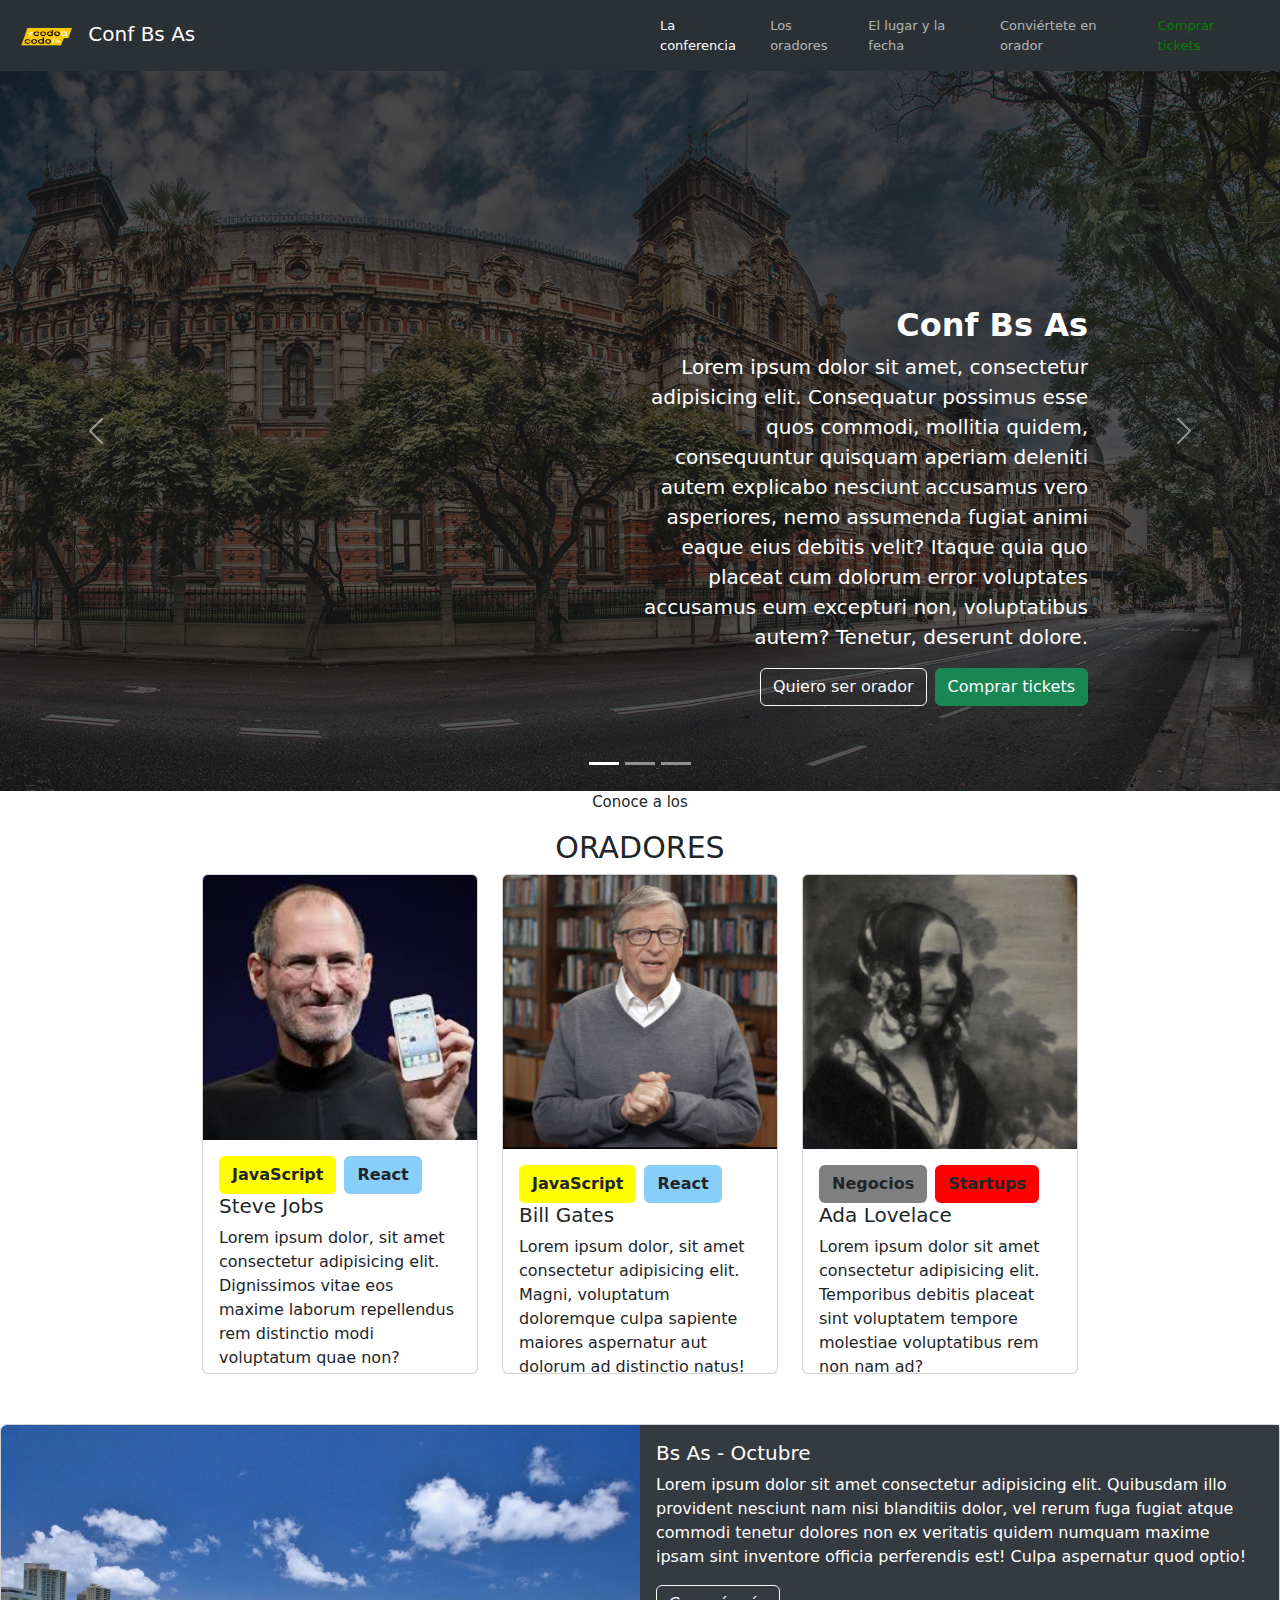
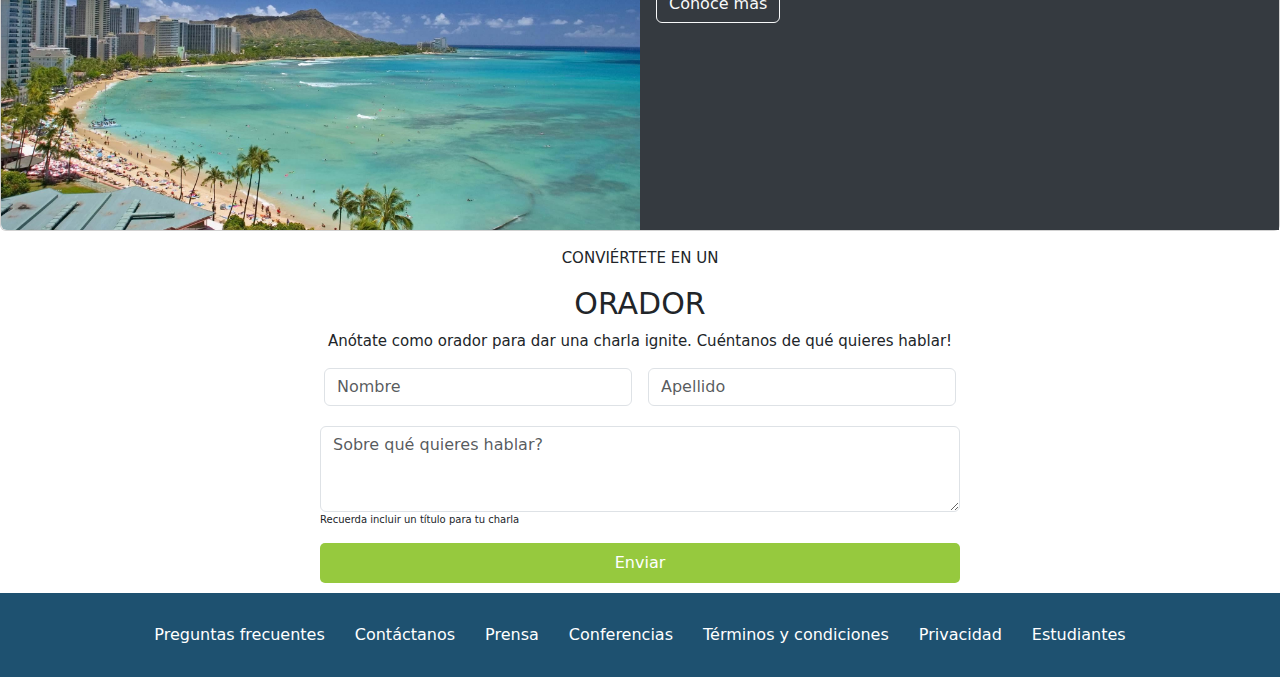
==== index.html @ bf498a05 "TP JS" ====
<!DOCTYPE html>
<html lang="en">
<head>
    <meta charset="UTF-8">
    <meta http-equiv="X-UA-Compatible" content="IE=edge">
    <meta name="viewport" content="width=device-width, initial-scale=1.0">
    <link rel="stylesheet" href="bootstrap.min.css">
    <link rel="stylesheet" href="bootstrap.min.js">
    <link rel="stylesheet" href="style.css">
    <title>Codo a codo</title>
</head>
<body>
  <!-- acá empieza el nav -->
    <nav class="navbar navbar-expand-lg bg-body-tertiary" data-bs-theme="dark">
        <div class="container-fluid">
            <a class="navbar-brand" href="#">
              <img src="codoacodo.png" alt="Logo" width="70" height="30" class="d-inline-block align-text-top">
              Conf Bs As
            </a>
          </div>
        <div class="container-fluid">
          <button class="navbar-toggler" type="button" data-bs-toggle="collapse" data-bs-target="#navbarNavDropdown" aria-controls="navbarNavDropdown" aria-expanded="false" aria-label="Toggle navigation">
            <span class="navbar-toggler-icon"></span>
          </button>
          <div class="collapse navbar-collapse hover" id="navbarNavDropdown">
            <ul class="navbar-nav size">
              <li class="nav-item">
                <a class="nav-link active" href="#">La conferencia</a>
              </li>
              <li class="nav-item">
                <a class="nav-link" href="#">Los oradores</a>
              </li>
              <li class="nav-item">
                <a class="nav-link" href="#">El lugar y la fecha</a>
              </li>
              <li class="nav-item">
                <a class="nav-link" href="#">Conviértete en orador</a>
              </li>
              <li class="nav-item">
                <a class="nav-link verde" href="comprarTickets.html">Comprar tickets</a>
              </li>
            </ul>
          </div>
        </div>
      </nav>
      <!-- acá empieza el carousel -->
      <div id="carouselExampleCaptions" class="carousel slide">
        <div class="carousel-indicators">
          <button type="button" data-bs-target="#carouselExampleCaptions" data-bs-slide-to="0" class="active" aria-current="true" aria-label="Slide 1"></button>
          <button type="button" data-bs-target="#carouselExampleCaptions" data-bs-slide-to="1" aria-label="Slide 2"></button>
          <button type="button" data-bs-target="#carouselExampleCaptions" data-bs-slide-to="2" aria-label="Slide 3"></button>
        </div>
        <div class="carousel-inner">
          <div class="carousel-item active oscuro">
            <img src="ba1.jpg" class="d-block w-100 opacity-25" alt="...">
            <!-- este es el texto sobre la imagen-->
            <div class="carousel-caption">
              <h2>Conf Bs As</h2>
              <div class="texto offset-md-6">
              <p>Lorem ipsum dolor sit amet, consectetur adipisicing elit. Consequatur possimus esse quos commodi, mollitia quidem, consequuntur quisquam aperiam deleniti autem explicabo nesciunt accusamus vero asperiores, nemo assumenda fugiat animi eaque eius debitis velit? Itaque quia quo placeat cum dolorum error voluptates accusamus eum excepturi non, voluptatibus autem? Tenetur, deserunt dolore.</p>
            </div>
             <!-- estos son los botones sobre la imagen -->
            <div class="d-grid d-md-flex justify-content-md-end botones">
              <button class="btn btn-outline-light me-md-2" type="button">Quiero ser orador</button>
              <button class="btn btn-success" type="button" >Comprar tickets</button>
            </div>
            </div>
          </div>
          <div class="carousel-item">
            <img src="ba2.jpg" class="d-block w-100" alt="...">
          </div>
          <div class="carousel-item">
            <img src="ba3.jpg" class="d-block w-100" alt="...">
          </div>
        </div>

        <button class="carousel-control-prev" type="button" data-bs-target="#carouselExampleCaptions" data-bs-slide="prev">
          <span class="carousel-control-prev-icon" aria-hidden="true"></span>
          <span class="visually-hidden">Previous</span>
        </button>
        <button class="carousel-control-next" type="button" data-bs-target="#carouselExampleCaptions" data-bs-slide="next">
          <span class="carousel-control-next-icon" aria-hidden="true"></span>
          <span class="visually-hidden">Next</span>
        </button>
      </div>
      
      <div class="frases">
        <p>Conoce a los</p>
        <h6>ORADORES</h6>
      </div>

      <!-- acá empiezan las tarjetas -->
      <div>
        <div class="row row-cols-1 row-cols-md-3 g-4 posicionCartas">
          <div class="col1">
            <div class="card h-100">
              <img src="steve.jpg" class="card-img-top" alt="...">
              <div class="card-body">
                <div class="btn-toolbar" role="toolbar" aria-label="Toolbar with button groups">
                  <div class="btn-group me-2" role="group" aria-label="First group">
                    <button type="button" class="btn btn-primary-amarillo">JavaScript</button>
                  </div>
                  <div class="btn-group me-2" role="group" aria-label="Second group">
                    <button type="button" class="btn btn-secondary-celeste">React</button>
                  </div>
                </div>
                <h5 class="card-title">Steve Jobs</h5>
                <p class="card-text">Lorem ipsum dolor, sit amet consectetur adipisicing elit. Dignissimos vitae eos maxime laborum repellendus rem distinctio modi voluptatum quae non?</p>
              </div>
            </div>
          </div>
          <div class="col1">
            <div class="card h-100">
              <img src="bill.jpg" class="card-img-top" alt="...">
              <div class="card-body">
                <div class="btn-toolbar" role="toolbar" aria-label="Toolbar with button groups">
                  <div class="btn-group me-2" role="group" aria-label="First group">
                    <button type="button" class="btn btn-primary-amarillo">JavaScript</button>
                  </div>
                  <div class="btn-group me-2" role="group" aria-label="Second group">
                    <button type="button" class="btn btn-secondary-celeste">React</button>
                  </div>
                </div>
                <h5 class="card-title">Bill Gates</h5>
                <p class="card-text">Lorem ipsum dolor, sit amet consectetur adipisicing elit. Magni, voluptatum doloremque culpa sapiente maiores aspernatur aut dolorum ad distinctio natus!</p>
              </div>
            </div>
          </div>
          <div class="col1">
            <div class="card h-100">
              <img src="ada.jpeg" class="card-img-top" alt="...">
              <div class="card-body">
                <div class="btn-toolbar" role="toolbar" aria-label="Toolbar with button groups">
                  <div class="btn-group me-2" role="group" aria-label="First group">
                    <button type="button" class="btn btn-secondary-gris">Negocios</button>
                  </div>
                  <div class="btn-group me-2" role="group" aria-label="Second group">
                    <button type="button" class="btn btn-secondary-rojo">Startups</button>
                  </div>
                </div>
                <h5 class="card-title">Ada Lovelace</h5>
                <p class="card-text">Lorem ipsum dolor sit amet consectetur adipisicing elit. Temporibus debitis placeat sint voluptatem tempore molestiae voluptatibus rem non nam ad?</p>
              </div>
            </div>
          </div>
        </div>
      </div>
      
      <!-- acá empieza la tarjeta horizontal -->
      <div class="card mb-3">
        <div class="row g-0">
          <div class="col-md-6">
            <img src="honolulu.jpg" class="img-fluid rounded-start" alt="...">
          </div>
          <div class="col-md-6 fondo-honolulu">
            <div class="card-body">
              <h5 class="card-title">Bs As - Octubre</h5>
              <p class="card-text">Lorem ipsum dolor sit amet consectetur adipisicing elit. Quibusdam illo provident nesciunt nam nisi blanditiis dolor, vel rerum fuga fugiat atque commodi tenetur dolores non ex veritatis quidem numquam maxime ipsam sint inventore officia perferendis est! Culpa aspernatur quod optio!</p>
              <button type="button" class="btn btn-outline-light">Conocé más</button>
            </div>
          </div>
        </div>
      </div>

      <div class="frases">
        <p>CONVIÉRTETE EN UN</p>
        <h6>ORADOR</h6>
        <P>Anótate como orador para dar una charla ignite. Cuéntanos de qué quieres hablar!</P>
      </div>
      
      <!-- acá empieza el formulario -->
      <div class="row g-3 d-flex justify-content-center posicion">
        <div class="col-3">
          <input type="text" class="form-control" placeholder="Nombre" aria-label="First name">
        </div>
        <div class="col-3">
          <input type="text" class="form-control" placeholder="Apellido" aria-label="Last name">
        </div>
      </div>

      <div class="mb-3 col-6 mx-auto">
        <textarea class="form-control" id="exampleFormControlTextarea1" rows="3" placeholder="Sobre qué quieres hablar?"></textarea>
        <div>
          <p class="recuerda">Recuerda incluir un título para tu charla</p>
        </div>
      </div>

       <div class="enviar">
        <button class="botonEnviar col-6" type="button">Enviar</button>
       </div>
       
       <!-- acá empieza el footer -->
      <footer>
      <div>  
<ul class="nav justify-content-center colorFooter">
  <li class="nav-item">
    <a class="nav-link colorFooter" aria-current="page" href="#">Preguntas frecuentes</a>
  </li>
  <li class="nav-item">
    <a class="nav-link colorFooter" href="#">Contáctanos</a>
  </li>
  <li class="nav-item">
    <a class="nav-link colorFooter" href="#">Prensa</a>
  </li>
  <li class="nav-item">
    <a class="nav-link colorFooter" href="#">Conferencias</a>
  </li>
  <li class="nav-item">
    <a class="nav-link colorFooter" href="#">Términos y condiciones</a>
  </li>
  <li class="nav-item">
    <a class="nav-link colorFooter" href="#">Privacidad</a>
  </li>
  <li class="nav-item">
    <a class="nav-link colorFooter" href="#">Estudiantes</a>
  </li>
</ul>
      </div>
      </footer>

      <script src="https://cdn.jsdelivr.net/npm/bootstrap@5.3.0-alpha3/dist/js/bootstrap.bundle.min.js" integrity="sha384-ENjdO4Dr2bkBIFxQpeoTz1HIcje39Wm4jDKdf19U8gI4ddQ3GYNS7NTKfAdVQSZe" crossorigin="anonymous"></script>
</body>
</html>
---- style.css ----
/* tamaño de la fuente del nav */
.size {
    font-size: 13px;
}

/* color de comprar tickets */
.verde{
    color: green;
}

/* fondo de imagen */
.oscuro{
    background-color: rgb(27, 27, 27);
    }

 /* Conf. Bs As */
h2{
  text-align: right;
  font-weight: bold;
 }    

 /* texto sobre imagen */
.texto{
    text-align: right;
}
 
/* frases centradas */
.frases{
    text-align: center;
    font-size: 15px;
}

/* orador oradores */
h6{
    font-size: 30px;
}

/* botones sobre imagen */
.botones{
    padding-left: 5%;
    padding-bottom: 5%;
}


/* boton amarillo */
.btn-primary-amarillo{
    background-color: yellow;
    font-weight: bold;
}

/* boton celeste */
.btn-secondary-celeste{
    background-color: lightskyblue;
    font-weight: bold;
}

 /* boton gris */
.btn-secondary-gris{
    background-color: grey;
    font-weight: bold;
}

/* boton rojo */
.btn-secondary-rojo{
    background-color: red;
    font-weight: bold;
}

/* tamaño de las cartas */
.col1{
height: 500px;
width: 300px;
}

/* posicion del conjunto de cartas */
.posicionCartas{
 justify-content: center;
 padding-bottom: 50px;
}

.fondo-honolulu{
    background-color: #353A40;
    color: white;
}

.recuerda{
    font-size: 10px;
}

.enviar{
    display: flex;
    justify-content: center;
}

.botonEnviar{
    background-color: #96C93E;
    margin-bottom: 10px;
    border-radius: 5px ;
    text-align: center;
    border: 0px;  
    height: 40px;
    color: white;
}
 
 .posicion{
    padding-bottom: 20px;
} 

.colorFooter{
    background-color: #1E5170;
    color: white;
    padding: 15px;
}

@media (max-width: 575.9px){
    .texto{
        font-size: 5px;
    }
}

@media (min-width: 576px) and (max-width: 767.9px){
    .texto{
        font-size: 10px;
    }
}

@media (min-width: 768px) and (max-width: 991.9px) {
    .texto{
        font-size: 10px;
    }
}

@media (min-width: 992px) and (max-width: 1199.9px) {
    .texto{
        font-size: 15px;
    }
}

@media (min-width: 1200px) and (max-width: 1399.9px ){
    .texto{
        font-size: 20px;
    }
}

@media (min-width: 1400px) {
    .texto{
        font-size: 20px;
    }
}
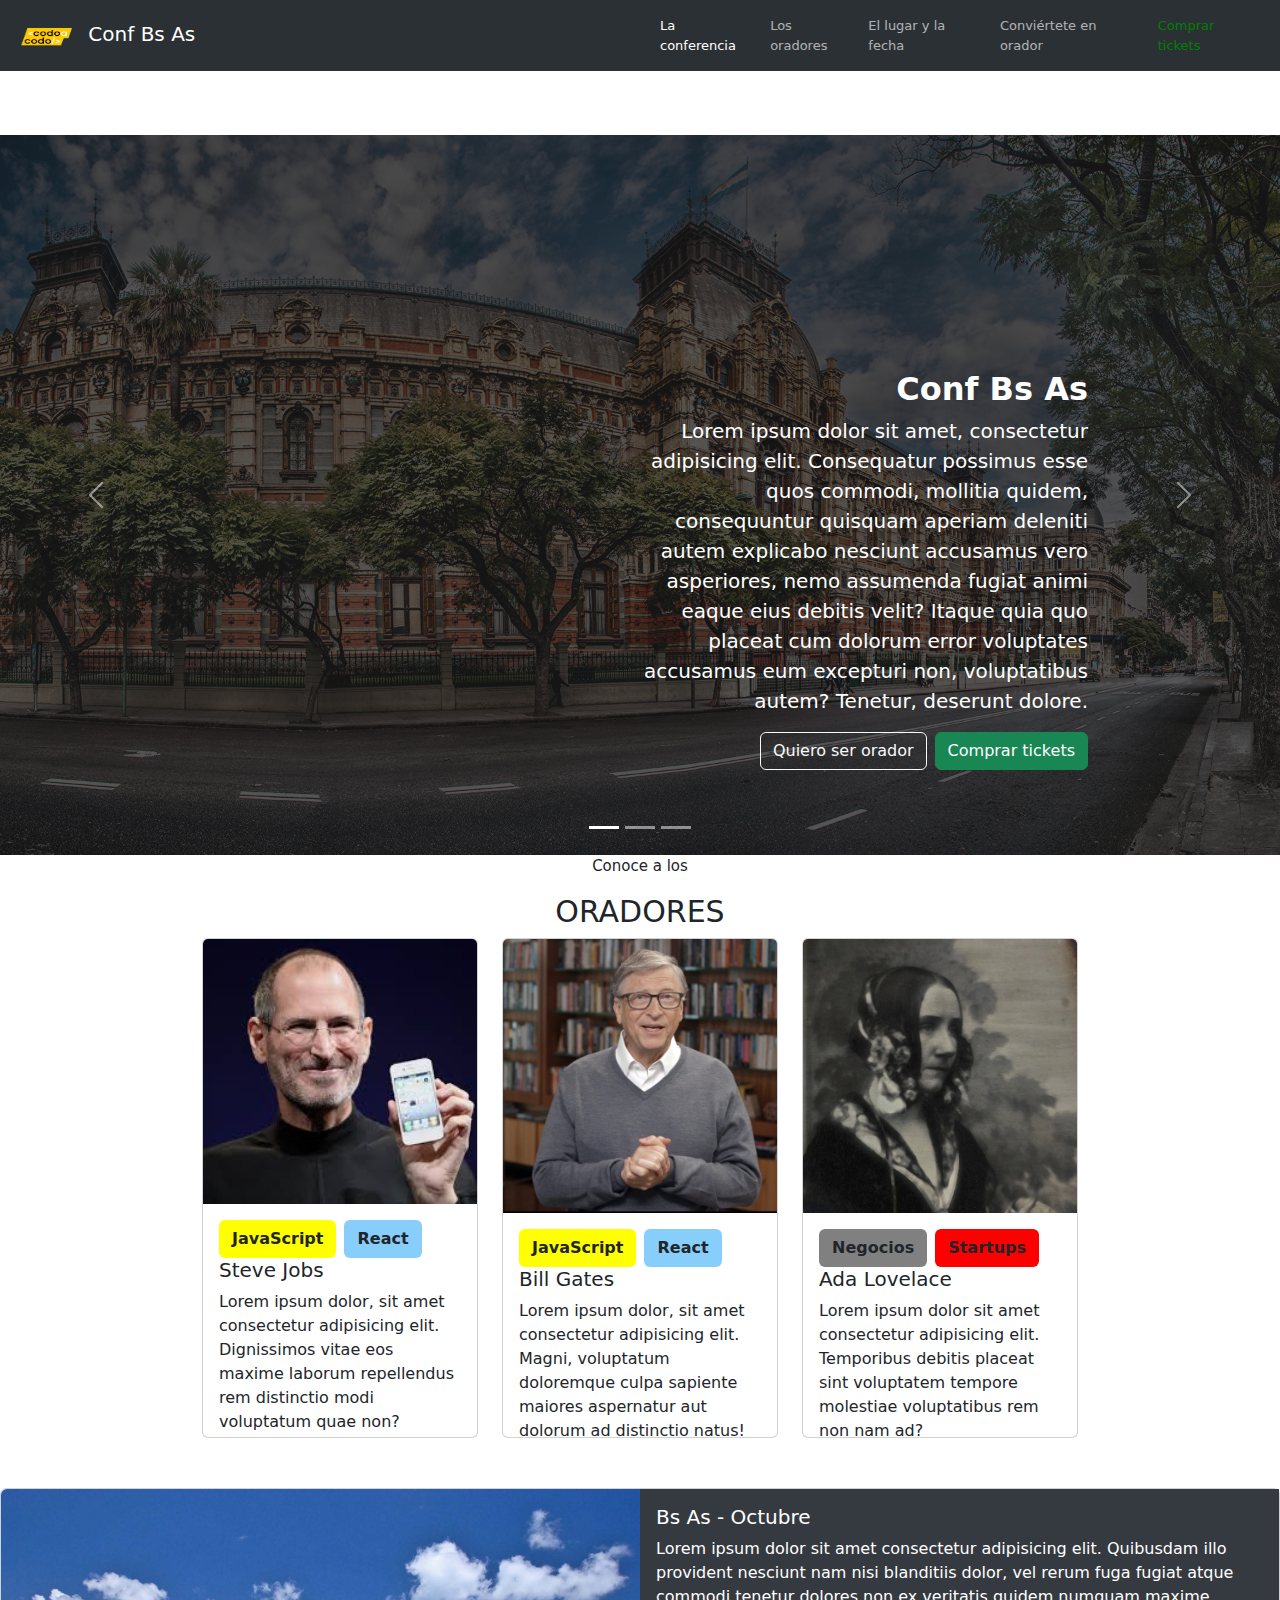
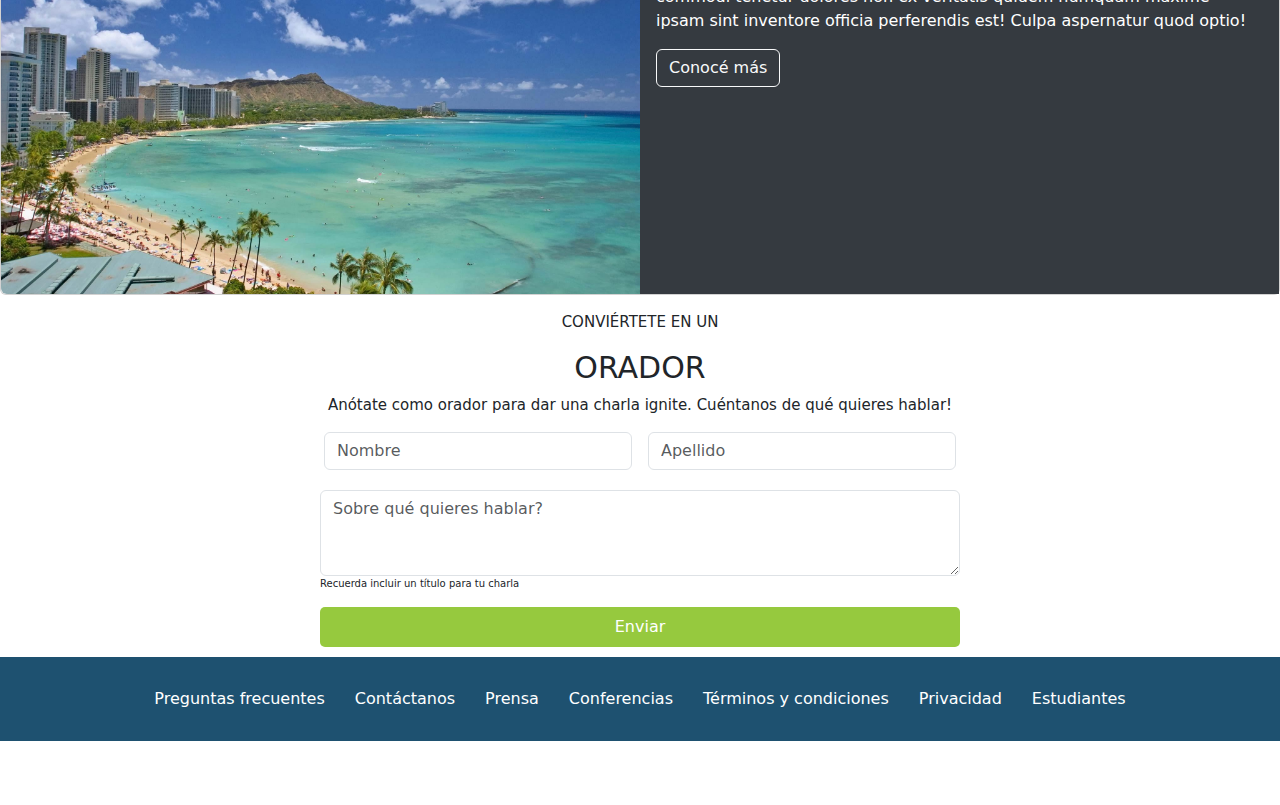
==== commit 990182a4: "TP JS" ====
--- a/index.html
+++ b/index.html
@@ -11,7 +11,7 @@
 </head>
 <body>
   <!-- acá empieza el nav -->
-    <nav class="navbar navbar-expand-lg bg-body-tertiary" data-bs-theme="dark">
+    <nav class="navbar navbar-expand-lg bg-body-tertiary nav" data-bs-theme="dark">
         <div class="container-fluid">
             <a class="navbar-brand" href="#">
               <img src="codoacodo.png" alt="Logo" width="70" height="30" class="d-inline-block align-text-top">
--- a/style.css
+++ b/style.css
@@ -2,6 +2,10 @@
 /* tamaño de la fuente del nav */
 .size {
     font-size: 13px;
+}
+
+.nav { 
+    margin-bottom: 5%;
 }
 
 /* color de comprar tickets */
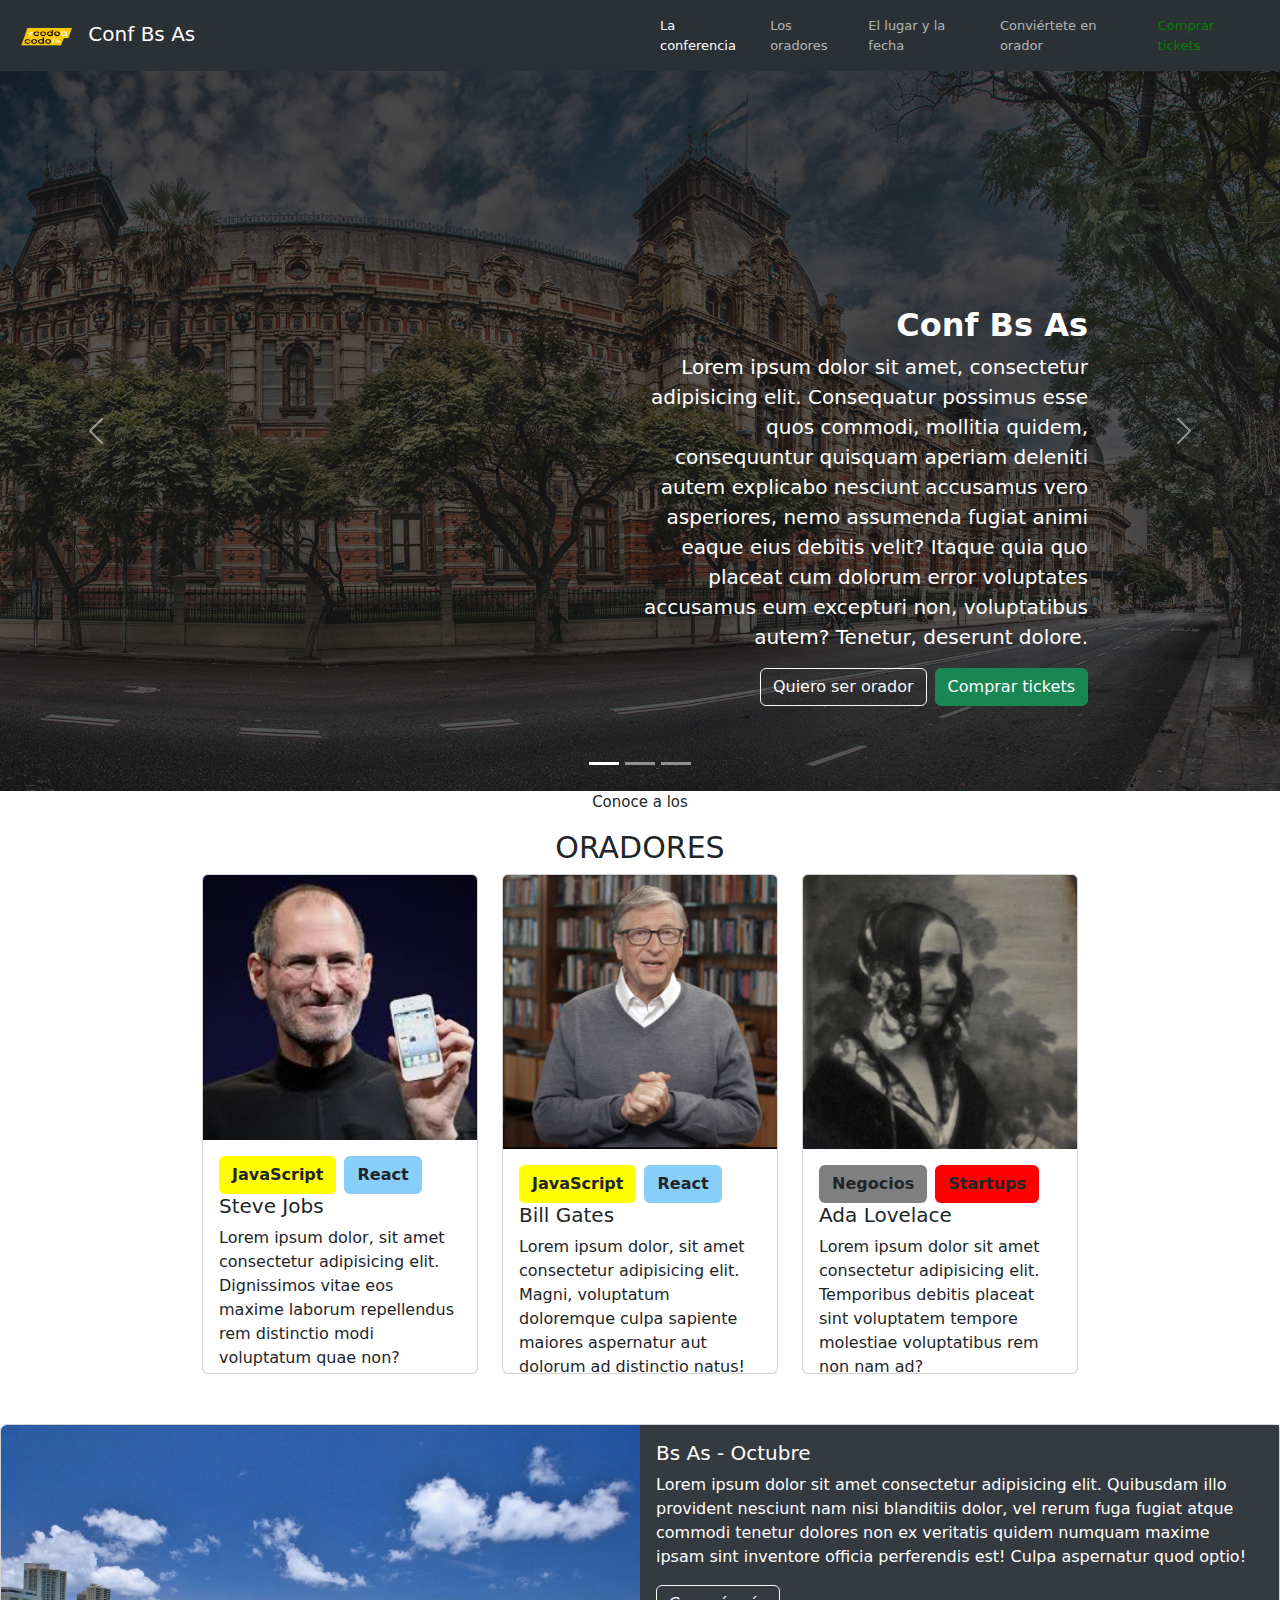
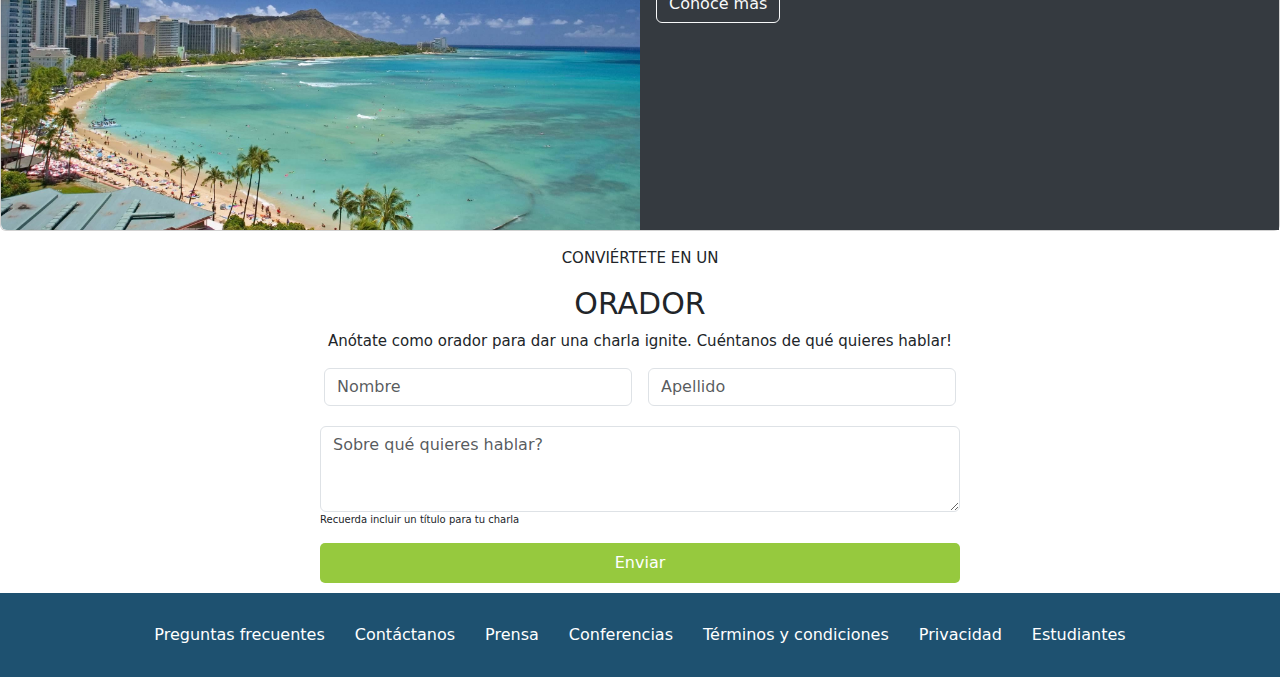
==== commit ad83dd39: "TP JS" ====
--- a/index.html
+++ b/index.html
@@ -11,7 +11,7 @@
 </head>
 <body>
   <!-- acá empieza el nav -->
-    <nav class="navbar navbar-expand-lg bg-body-tertiary nav" data-bs-theme="dark">
+    <nav class="navbar navbar-expand-lg bg-body-tertiary" data-bs-theme="dark">
         <div class="container-fluid">
             <a class="navbar-brand" href="#">
               <img src="codoacodo.png" alt="Logo" width="70" height="30" class="d-inline-block align-text-top">
--- a/style.css
+++ b/style.css
@@ -2,10 +2,6 @@
 /* tamaño de la fuente del nav */
 .size {
     font-size: 13px;
-}
-
-.nav { 
-    margin-bottom: 5%;
 }
 
 /* color de comprar tickets */
